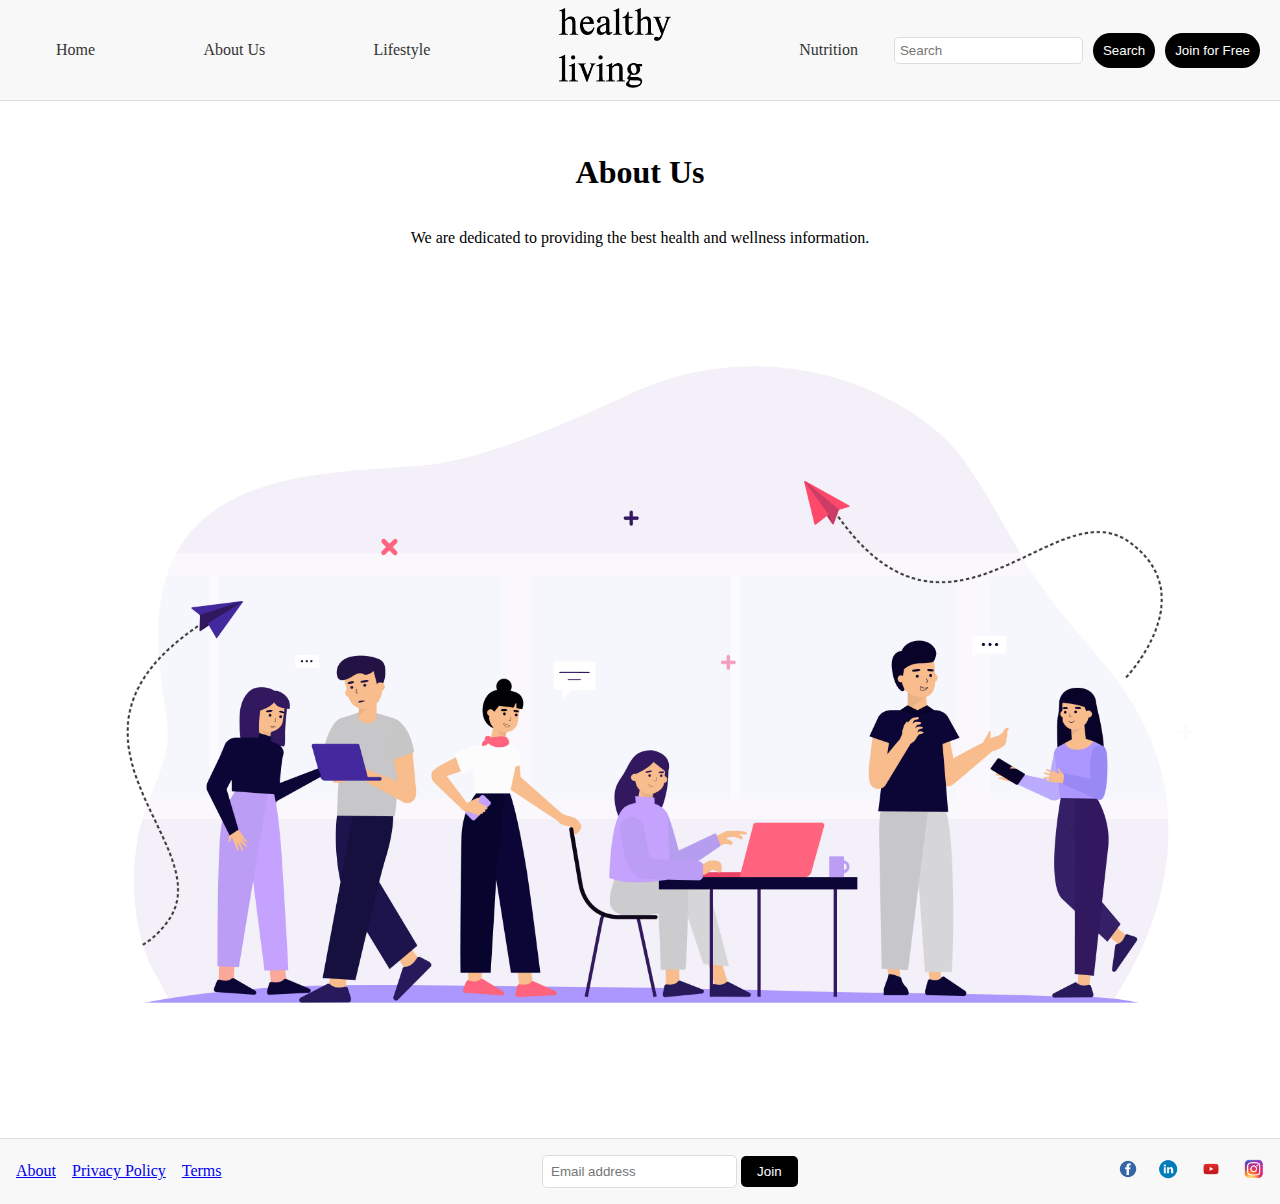
==== about.html @ 760a1e32 "first commit" ====
<!DOCTYPE html>
<html lang="en">
<head>
    <meta charset="UTF-8">
    <meta name="viewport" content="width=device-width, initial-scale=1.0">
    <title>About Us</title>
    <link rel="stylesheet" href="styles.css">
</head>
<body>
    <div class="wrapper">
        <header>
            <nav>
                <ul>
                    <li><a href="index.html">Home</a></li>
                    <li><a href="about.html">About Us</a></li>
                    <li><a href="lifestyle.html">Lifestyle</a></li>
                    <li><a href="index.html"><img src="logo.png" alt="Logo" class="logo"></a></li>
                    <li><a href="nutrition.html">Nutrition</a></li>
                </ul>
                <div class="search-join">
                    <input type="text" placeholder="Search">
                    <button>Search</button>
                    <button class="join-btn">Join for Free</button>
                </div>
            </nav>
        </header>
        <main>
            <section class="content">
                <h1>About Us</h1>
                <p>We are dedicated to providing the best health and wellness information.</p>
                <img src="about_us.jpg" alt="About Us" class="responsive-img">
            </section>
        </main>
    </div>
    <footer>
        <ul>
            <li><a href="#">About</a></li>
            <li><a href="#">Privacy Policy</a></li>
            <li><a href="#">Terms</a></li>
        </ul>
        <div class="subscribe">
            <input type="email" placeholder="Email address">
            <button>Join</button>
        </div>
        <div class="social">
            <a href="#"><img src="facebook.png" alt="Facebook"></a>
            <a href="#"><img src="linkedin.png" alt="LinkedIn"></a>
            <a href="#"><img src="youtube.png" alt="YouTube"></a>
            <a href="#"><img src="instagram.png" alt="Instagram"></a>
        </div>
    </footer>
</body>
</html>
---- styles.css ----
/* Base styles */
html, body {
    height: 100%;
    margin: 0;
    font-family: Georgia, 'Times New Roman', Times, serif, sans-serif;
}



.wrapper {
    display: flex;
    flex-direction: column;
    min-height: 100vh;
}

main {
    flex-grow: 1;
    padding: 2rem;
}

header {
    background-color: #f8f8f8;
    border-bottom: 1px solid #ddd;
}

nav {
    display: flex;
    justify-content: space-between;
    align-items: center;
    max-height: 100px;
    margin: 0 auto;
    padding: 0 20px;
}

nav ul {
    list-style: none;
    margin: 0;
    padding: 0;
    display: flex;
    gap: 20px;
    flex-grow: 1; /* Allow ul to take up remaining space */
    align-items: center;
    justify-content: space-between;
}

nav ul li {
    display: inline;
    padding: 1rem;
}

nav ul li a {
    text-decoration: none;
    color: black;
    padding: 10px 20px;
    display: block;
    color: #333;
}

nav .logo {
   
    padding: 10px 20px;
    border-radius: 5px;
    height: 80px;
    margin: 1rem 0;
}

.search-join {
    display: flex;
    gap: 10px;
    align-items: center;
}

.search-join input {
    padding: 5px;
    border: 1px solid #ddd;
    border-radius: 5px;
}

.search-join button {
    background-color: black;
    color: white;
    border: none;
    padding: 10px 10px;
    border-radius: 20px;
    margin-left: auto; /* Push the search bar and button to the right */
}

.content {
    display: flex;
    flex-direction: column;
    align-items: center;
    justify-content: center;
    text-align: center; /* Center content */
}

.content img {
    max-width: 100%; /* Ensure images don't overflow */
    height: auto;
    margin: 1rem 0;
}

.carousel {
    display: flex;
    align-items: center;
    overflow-x: auto; /* Allow horizontal scrolling on small screens */
    margin: 0 -1rem; /* Adjust margins for buttons */
}

.carousel-item {
    text-align: center;
    margin: 0 1rem;
    flex: 1;
}

.carousel-item img {
    max-width: 100%;
    height: auto;
    margin: 0 auto;
}

.carousel-btn {
    background: none;
    border: none;
    font-size: 2rem;
    cursor: pointer;
}

footer {
    background-color: #f8f8f8;
    border-top: 1px solid #ddd;
    padding: 1rem;
    display: flex;
    justify-content: space-between;
    align-items: center;
}

footer ul {
    list-style: none;
    margin: 0;
    padding: 0;
    display: flex;
}

footer ul li {
    margin-right: 1rem;
}

footer .subscribe input {
    padding: 0.5rem;
    border: 1px solid #ddd;
    border-radius: 5px;
}

footer .subscribe button {
    background-color: black;
    color: white;
    padding: 0.5rem 1rem;
    border: none;
    border-radius: 5px;
}

footer .social img {
    height: 20px;
    margin-left: 1rem;
}

/* Media Queries for responsiveness */
@media (max-width: 768px) {
    nav ul {
        flex-direction: column; /* Stack nav items vertically */
        align-items: stretch;
        text-align: center;
    }

    nav ul li {
        padding: 0.5rem 0;
    }

    .carousel {
        overflow-x: auto;
        margin: 0;
        scroll-snap-type: x mandatory; /* Enable snap scrolling */
    }

    .carousel-item {
        margin: 0;
        scroll-snap-align: start; /* Align items to the start of the container */
    }
}
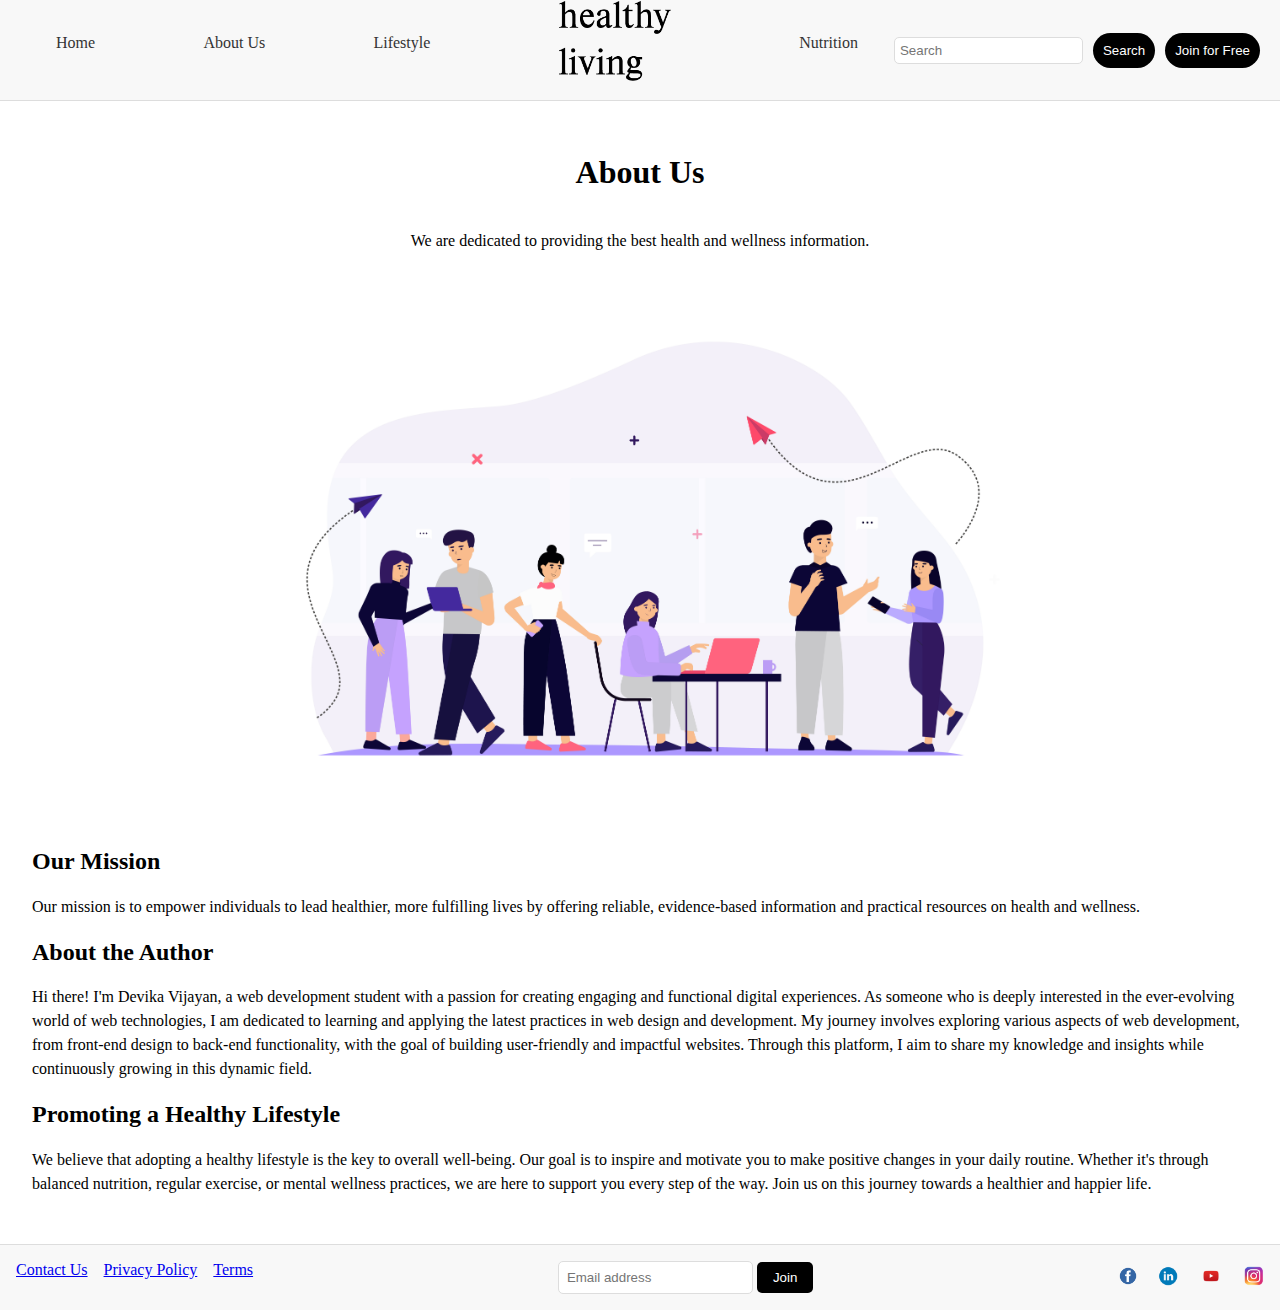
==== commit 7322213c: "Update 1" ====
--- a/about.html
+++ b/about.html
@@ -1,11 +1,13 @@
 <!DOCTYPE html>
 <html lang="en">
+
 <head>
     <meta charset="UTF-8">
     <meta name="viewport" content="width=device-width, initial-scale=1.0">
     <title>About Us</title>
     <link rel="stylesheet" href="styles.css">
 </head>
+
 <body>
     <div class="wrapper">
         <header>
@@ -14,13 +16,13 @@
                     <li><a href="index.html">Home</a></li>
                     <li><a href="about.html">About Us</a></li>
                     <li><a href="lifestyle.html">Lifestyle</a></li>
-                    <li><a href="index.html"><img src="logo.png" alt="Logo" class="logo"></a></li>
+                    <li><a href="index.html"><img src="images/logo.png" alt="Logo" class="logo"></a></li>
                     <li><a href="nutrition.html">Nutrition</a></li>
                 </ul>
                 <div class="search-join">
                     <input type="text" placeholder="Search">
                     <button>Search</button>
-                    <button class="join-btn">Join for Free</button>
+                    <a href="join.html"><button class="join-btn">Join for Free</button></a>
                 </div>
             </nav>
         </header>
@@ -28,13 +30,42 @@
             <section class="content">
                 <h1>About Us</h1>
                 <p>We are dedicated to providing the best health and wellness information.</p>
-                <img src="about_us.jpg" alt="About Us" class="responsive-img">
+                <img src="images/about_us.jpg" alt="About Us" class="responsive-img">
+            </section>
+
+            <!-- New Section: Mission Statement -->
+            <section class="mission-statement">
+                <h2>Our Mission</h2>
+                <p>Our mission is to empower individuals to lead healthier, more fulfilling lives by offering reliable,
+                    evidence-based information and practical resources on health and wellness.</p>
+            </section>
+
+            <!-- New Section: Background Information -->
+            <section class="background-info">
+                <h2>About the Author</h2>
+                <p>Hi there! I'm Devika Vijayan, a web development student with a passion for creating engaging and functional digital
+                    experiences. As someone who is deeply interested in the ever-evolving world of web technologies, I
+                    am dedicated to learning and applying the latest practices in web design and development. My journey
+                    involves exploring various aspects of web development, from front-end design to back-end
+                    functionality, with the goal of building user-friendly and impactful websites. Through this
+                    platform, I aim to share my knowledge and insights while continuously growing in this dynamic field.
+                </p>
+            </section>
+
+
+            <!-- New Section: Promoting Healthy Lifestyle -->
+            <section class="healthy-lifestyle">
+                <h2>Promoting a Healthy Lifestyle</h2>
+                <p>We believe that adopting a healthy lifestyle is the key to overall well-being. Our goal is to inspire
+                    and motivate you to make positive changes in your daily routine. Whether it's through balanced
+                    nutrition, regular exercise, or mental wellness practices, we are here to support you every step of
+                    the way. Join us on this journey towards a healthier and happier life.</p>
             </section>
         </main>
     </div>
     <footer>
         <ul>
-            <li><a href="#">About</a></li>
+            <li><a href="#">Contact Us</a></li>
             <li><a href="#">Privacy Policy</a></li>
             <li><a href="#">Terms</a></li>
         </ul>
@@ -43,11 +74,12 @@
             <button>Join</button>
         </div>
         <div class="social">
-            <a href="#"><img src="facebook.png" alt="Facebook"></a>
-            <a href="#"><img src="linkedin.png" alt="LinkedIn"></a>
-            <a href="#"><img src="youtube.png" alt="YouTube"></a>
-            <a href="#"><img src="instagram.png" alt="Instagram"></a>
+            <a href="#"><img src="images/facebook.png" alt="Facebook"></a>
+            <a href="#"><img src="images/linkedin.png" alt="LinkedIn"></a>
+            <a href="#"><img src="images/youtube.png" alt="YouTube"></a>
+            <a href="#"><img src="images/instagram.png" alt="Instagram"></a>
         </div>
     </footer>
 </body>
-</html>
+
+</html>--- a/styles.css
+++ b/styles.css
@@ -1,11 +1,10 @@
 /* Base styles */
-html, body {
+html,
+body {
     height: 100%;
     margin: 0;
     font-family: Georgia, 'Times New Roman', Times, serif, sans-serif;
 }
-
-
 
 .wrapper {
     display: flex;
@@ -38,7 +37,7 @@
     padding: 0;
     display: flex;
     gap: 20px;
-    flex-grow: 1; /* Allow ul to take up remaining space */
+    flex-grow: 1;
     align-items: center;
     justify-content: space-between;
 }
@@ -56,12 +55,25 @@
     color: #333;
 }
 
+nav ul li a:hover {
+    color: gray;
+}
+
 nav .logo {
-   
     padding: 10px 20px;
     border-radius: 5px;
     height: 80px;
     margin: 1rem 0;
+}
+p{
+    line-height:1.5;
+}
+ul {
+    list-style: none;
+}
+
+ul li {
+    margin-bottom: 15px;
 }
 
 .search-join {
@@ -82,7 +94,12 @@
     border: none;
     padding: 10px 10px;
     border-radius: 20px;
-    margin-left: auto; /* Push the search bar and button to the right */
+    margin-left: auto;
+}
+
+.search-join button:hover {
+    color: black;
+    background-color: gray;
 }
 
 .content {
@@ -90,11 +107,11 @@
     flex-direction: column;
     align-items: center;
     justify-content: center;
-    text-align: center; /* Center content */
+    text-align: center;
 }
 
 .content img {
-    max-width: 100%; /* Ensure images don't overflow */
+    max-width: 65%;
     height: auto;
     margin: 1rem 0;
 }
@@ -102,15 +119,15 @@
 .carousel {
     display: flex;
     align-items: center;
-    overflow-x: auto; /* Allow horizontal scrolling on small screens */
-    margin: 0 -1rem; /* Adjust margins for buttons */
+    overflow-x: auto;
+    margin: 0 -1rem;
 }
 
 .carousel-item {
     text-align: center;
     margin: 0 1rem;
     flex: 1;
-}
+} 
 
 .carousel-item img {
     max-width: 100%;
@@ -118,6 +135,8 @@
     margin: 0 auto;
 }
 
+
+
 .carousel-btn {
     background: none;
     border: none;
@@ -167,7 +186,7 @@
 /* Media Queries for responsiveness */
 @media (max-width: 768px) {
     nav ul {
-        flex-direction: column; /* Stack nav items vertically */
+        flex-direction: column;
         align-items: stretch;
         text-align: center;
     }
@@ -179,11 +198,170 @@
     .carousel {
         overflow-x: auto;
         margin: 0;
-        scroll-snap-type: x mandatory; /* Enable snap scrolling */
+        scroll-snap-type: x mandatory;
     }
 
     .carousel-item {
         margin: 0;
-        scroll-snap-align: start; /* Align items to the start of the container */
+        scroll-snap-align: start;
     }
 }
+
+/* Join page styles */
+.join-page {
+    background: url('images/background_image.jpeg') no-repeat center center fixed;
+    background-size: cover;
+    padding: 2rem 0; /* Add some padding around the section */
+}
+
+.join-section {
+    max-width: 500px;
+    margin: 5% auto; /* Center the section with some top margin */
+    padding: 2rem;
+    background-color: rgba(255, 255, 255, 0.8); /* White background with transparency */
+    border-radius: 10px;
+    box-shadow: 0 0 10px rgba(0, 0, 0, 0.1);
+    color: #333; /* Dark text color for readability */
+}
+
+.join-section h1 {
+    text-align: center;
+    margin-bottom: 1rem;
+}
+
+.join-section form {
+    display: flex;
+    flex-direction: column;
+    gap: 1rem;
+}
+
+.join-section label {
+    font-weight: bold;
+}
+
+.join-section input {
+    padding: 0.5rem;
+    border: 1px solid #ddd;
+    border-radius: 5px;
+}
+
+.join-section .join-submit-btn {
+    background-color: #ff4500;
+    color: white;
+    border: none;
+    padding: 0.5rem;
+    border-radius: 5px;
+    cursor: pointer;
+}
+
+.join-section .join-submit-btn:hover {
+    background-color: #ff6347;
+}
+
+/* Content sections visibility */
+.content-section {
+    display: none;
+}
+
+.content-section.active {
+    display: block;
+}
+
+/* Optional: Style the toggle links */
+.toggle-heading {
+    cursor: pointer;
+    color: #007bff; /* Change to your preferred color */
+}
+
+.toggle-heading:hover {
+    text-decoration: underline;
+}
+/* STYLE FOR MENTAL HEALTH PAGE */
+/* Additional content section styles */
+.articles, .techniques {
+    padding: 2rem;
+    background-color: #f5f5f5;
+    margin: 2rem 0;
+}
+
+.articles h2, .techniques h2 {
+    font-size: 1.5rem;
+    margin-bottom: 1rem;
+}
+
+article {
+    margin-bottom: 1.5rem;
+}
+
+article h3 {
+    font-size: 1.25rem;
+    margin-bottom: 0.5rem;
+}
+
+article p {
+    font-size: 1rem;
+    line-height: 1.5;
+}
+/* STYLE FOR HEALTHY RECIPES PAGE */
+/* Additional content section styles */
+.recipes, .budget-tips {
+    padding: 2rem;
+    background-color: #f5f5f5;
+    margin: 2rem 0;
+}
+
+.recipes h2, .budget-tips h2 {
+    font-size: 1.5rem;
+    margin-bottom: 1rem;
+}
+
+article {
+    margin-bottom: 1.5rem;
+}
+
+article h3 {
+    font-size: 1.25rem;
+    margin-bottom: 0.5rem;
+}
+
+article p {
+    font-size: 1rem;
+    line-height: 1.5;
+}
+
+article ol {
+    margin: 0;
+    padding-left: 1.5rem;
+}
+.carousel-btn-text {
+    width: 9em;
+    height: 3em;
+    border-radius: 30em;
+    font-size: 15px;
+    font-family: inherit;
+    border: none;
+    position: relative;
+    overflow: hidden;
+    z-index: 1;
+    background-color: transparent; /* Make sure the initial background is transparent */
+    cursor: pointer;
+    margin-top: 10px;
+}
+
+.carousel-btn-text::before {
+    content: '';
+    width: 0;
+    height: 3em;
+    border-radius: 30em;
+    position: absolute;
+    top: 0;
+    left: 0;
+    background-image: linear-gradient(to right, powderblue 0%, pink 100%);
+    transition: .5s ease;
+    display: block;
+    z-index: -1;
+}
+
+.carousel-btn-text:hover::before {
+    width: 9em;
+}